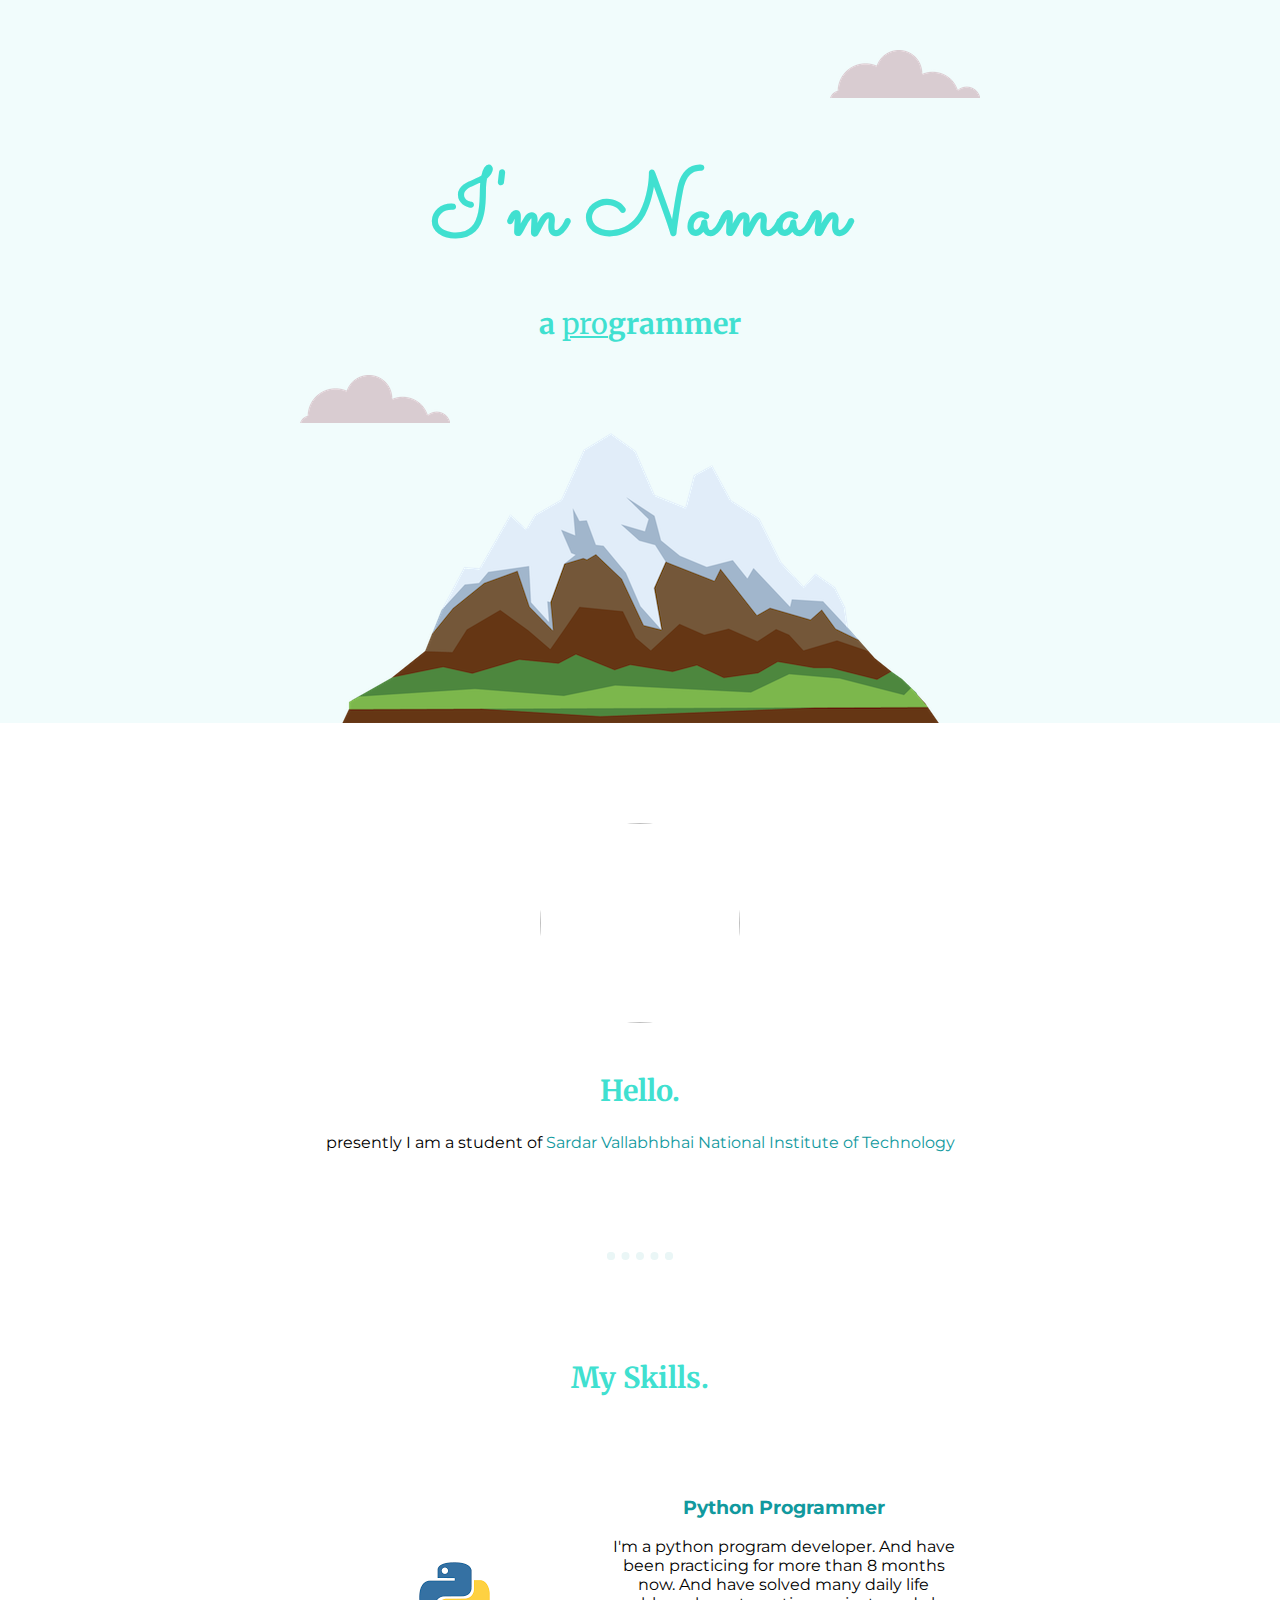
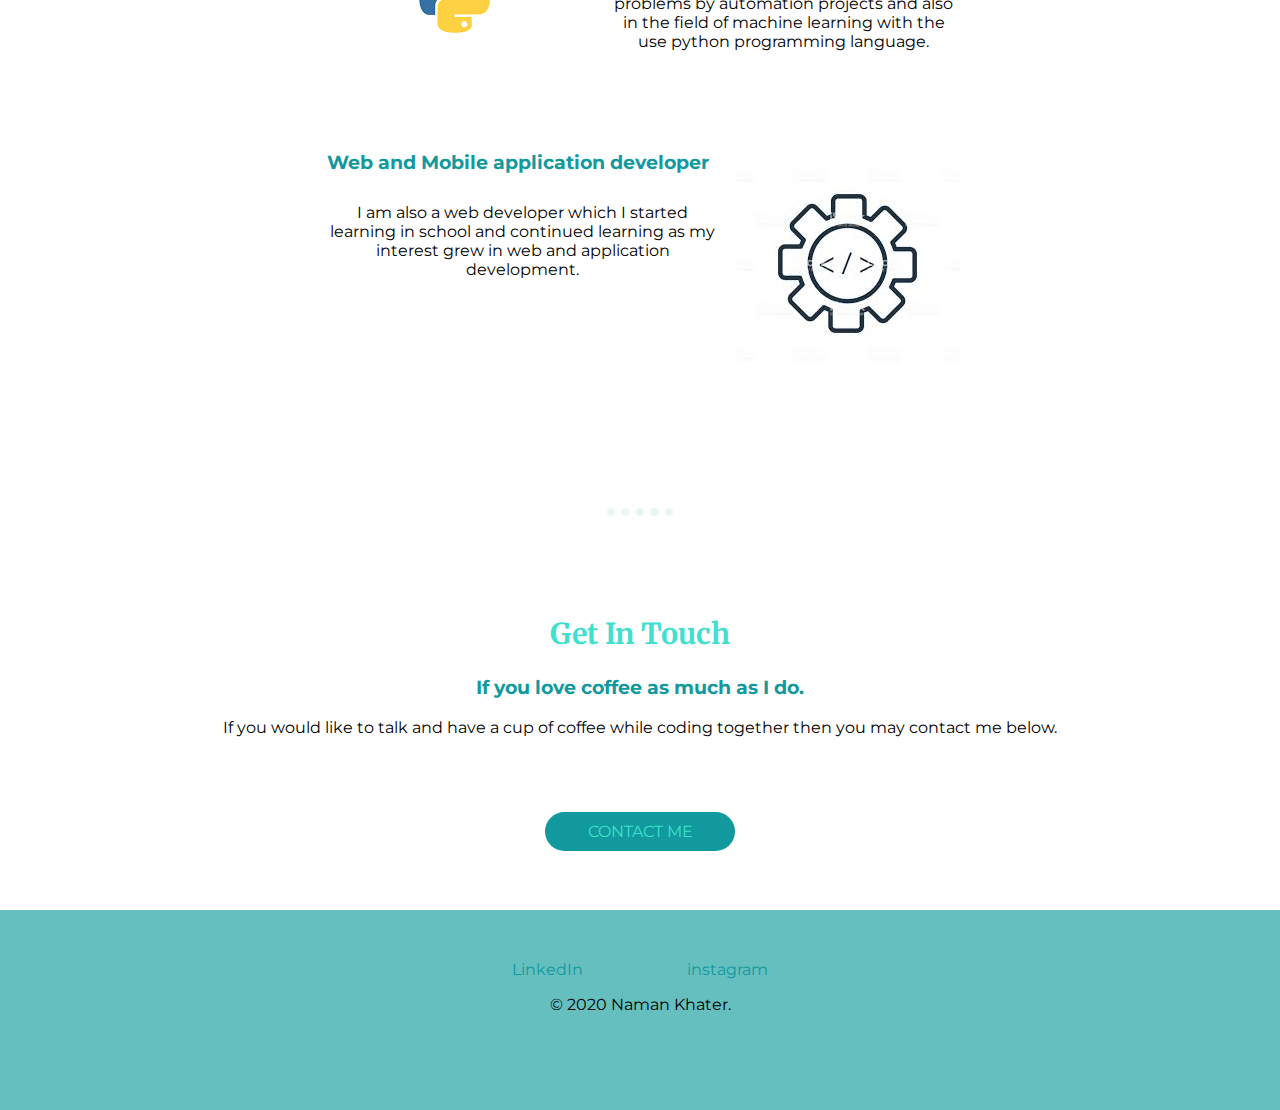
==== index.html @ af4bfe6a "Update index.html" ====
<html>
    <head>
        <title>
            Naman Khater
        </title>
        <meta charset="utf-8">
        <link rel="stylesheet" href="/styles.css">
        <link href="https://fonts.googleapis.com/css?family=Merriweather|Montserrat|Sacramento&display=swap" rel="stylesheet">
    </head>
    <body>
        <div class="header">
            <img id="top-cloud" src="cloud.png" alt="">
            <div class="text-align">
                <h1>I'm Naman</h1>
                <h2>a <u><span style="font-weight: normal;">pro</span></u>grammer</h2>
            </div>
            <div>
                <img id="bottom-cloud" src="cloud.png" alt="">
                <img src="mountain.png" alt="" id="mountain">
            </div>
        </div>
        <div class="middle-container">
            <div class="profile">
              <img class="photo" src="https://instagram.fstv4-1.fna.fbcdn.net/v/t51.2885-19/s320x320/84300553_186076816068877_7905631450026737664_n.jpg?_nc_ht=instagram.fstv4-1.fna.fbcdn.net&_nc_ohc=raqhIke2XxAAX-pWCId&oh=4c7a80b33cc10bc2e600e5ee8356702a&oe=5E82AB01" alt="">
              <h2 id="hello">Hello.</h2>
              <p>presently I am a student of <a href="https://www.google.com/search?q=svnit&oq=svnit&aqs=chrome..69i57j0l4j69i60l3.5466j0j4&sourceid=chrome&ie=UTF-8" id="svnit">Sardar Vallabhbhai National Institute of Technology</a></p>
            </div>
            <hr>
            <div class="skills">
              <h2>My Skills.</h2>
              <div class="skill-row">
                <img class="python-img" src="python.png" alt="">
                <h3>Python Programmer</h3>
                <p id="py">I'm a python program developer. And have been practicing for more than 8 months now. And have solved many daily life problems by automation projects and also in the field of machine learning with the use python programming language.</p>
              </div>
              <div class="skill-row">
                <img class="web" src="web.jfif" alt="">
                <h3>Web and Mobile application developer</h3>
                <p id="web">I am also a web developer which I started learning in school and continued learning as my interest grew in web and application development.</p>
              </div>
            </div>
            <br>
            <hr>
            <div class="contact-me">
              <h2>Get In Touch</h2>
              <h3>If you love coffee as much as I do.</h3>
              <p>If you would like to talk and have a cup of coffee while coding together then you may contact me below.</p>
              <a class="btn" href="mailto:naman22khater@email.com"><p id="button">CONTACT ME</p></a>
            </div>
        </div>
          
          
          <div class="bottom-container">
            <a class="footer-link" href="www.linkedin.com/in/naman-khater-90a74619a">LinkedIn</a>
            <a class="footer-link" href="https://instagram.com/namankhater">instagram</a>
            <br>
            <p>© 2020 Naman Khater.</p>
          </div>
    </body>
</html>
---- styles.css ----
body {
    background-color: white;
    margin: 0px;
    text-align: center;
}
.header{
    background-color:#f1fcfc;
    width: 100%;
    margin-top: 0px;
    position: relative;
    padding-top: 100px;
}
.middle-container {
    padding-top: 100px;
}
.bottom-container {
    padding-top: 50px;
    height: 150px;
    background-color:  #66BFBF;
}
#top-cloud {
    position: absolute;
    right: 300px;
    top: 50px;
}
#bottom-cloud {
    position: absolute;
    left: 300px;
    bottom: 300px;
}
.photo {
    border-radius: 100%;
    height: 200px;
}
body {
    font-family: 'Montserrat', serif;
}
h1 {
    font-family: 'sacramento', cursive;
    font-size: 5.625rem;
    color: #40e0d0;
    margin: 50px auto 0 auto;
}
h2 {
    font-family: 'Merriweather', sans-serif;
    font-size: 1.8rem;
    color: #40e0d0;
}
h3 {
    color: #11999E;
}
.text-align {
    text-align: center;
}
.skill-row {
    margin: 100px auto 100px auto;
    width: 50%;
}
.python-img {
    float: left;
    margin: 0px;
    margin-right: 20px;
}
.web {
    float: right;
    margin-left: 20px;
}
hr {
    color: #EAF6F6;
    margin: 100px auto;
    border-style: dotted;
    width: 50px;
    border-width: 8px;
    border-top: none;
}
.btn {
    
    height: 50px;
}
a {
    color: #11999E;
    padding: 50px;
    text-decoration: none;
}
#py {
    margin: auto;
}
#web {
    margin: auto auto auto 0;
    padding: 10px;
}
#svnit {
    padding: 0px;
}
#button {
    background-color: #11999E;
    margin: 40px auto;
    width: 150px;
    color: #40e0d0;
    border-radius: 25px;
    padding: 10px 20px 10px 20px;
}
#button:hover {
    background-color: #66BFBF;
}
#hello {
    margin-top: 50px;
}
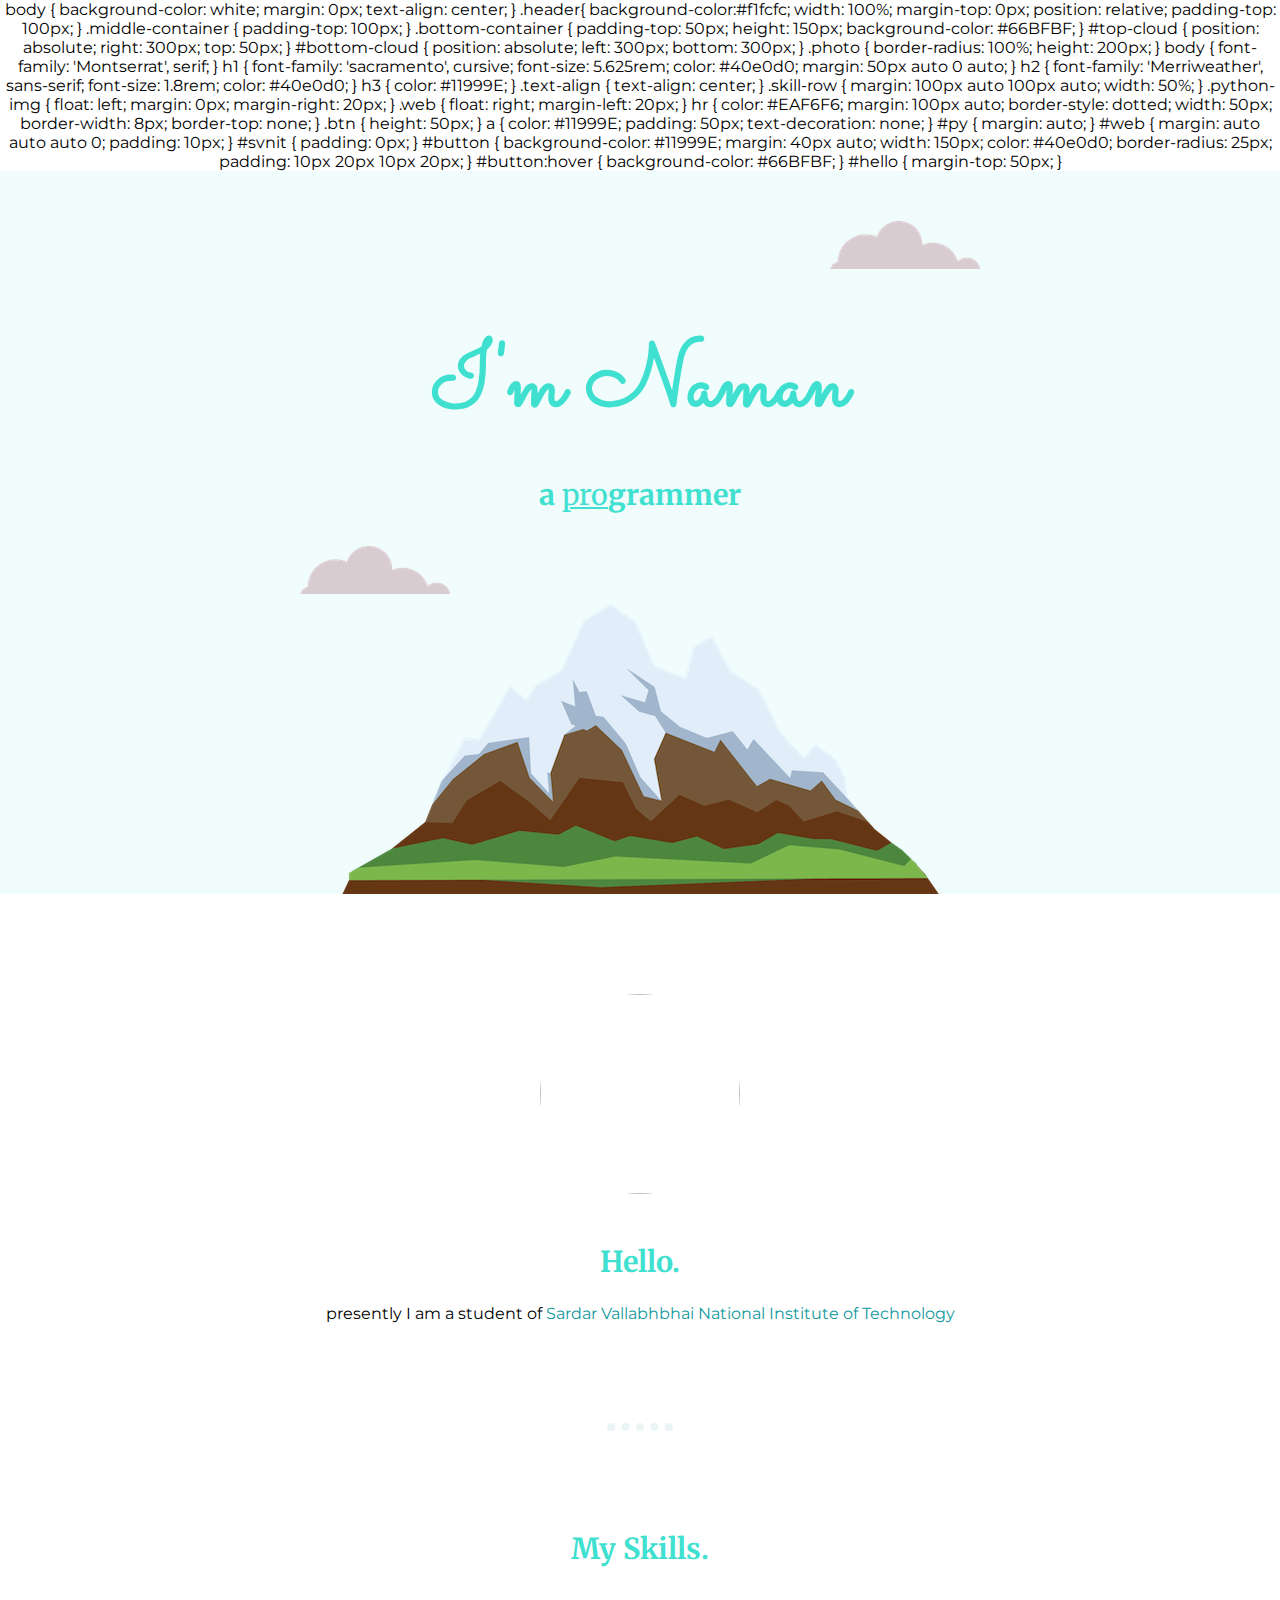
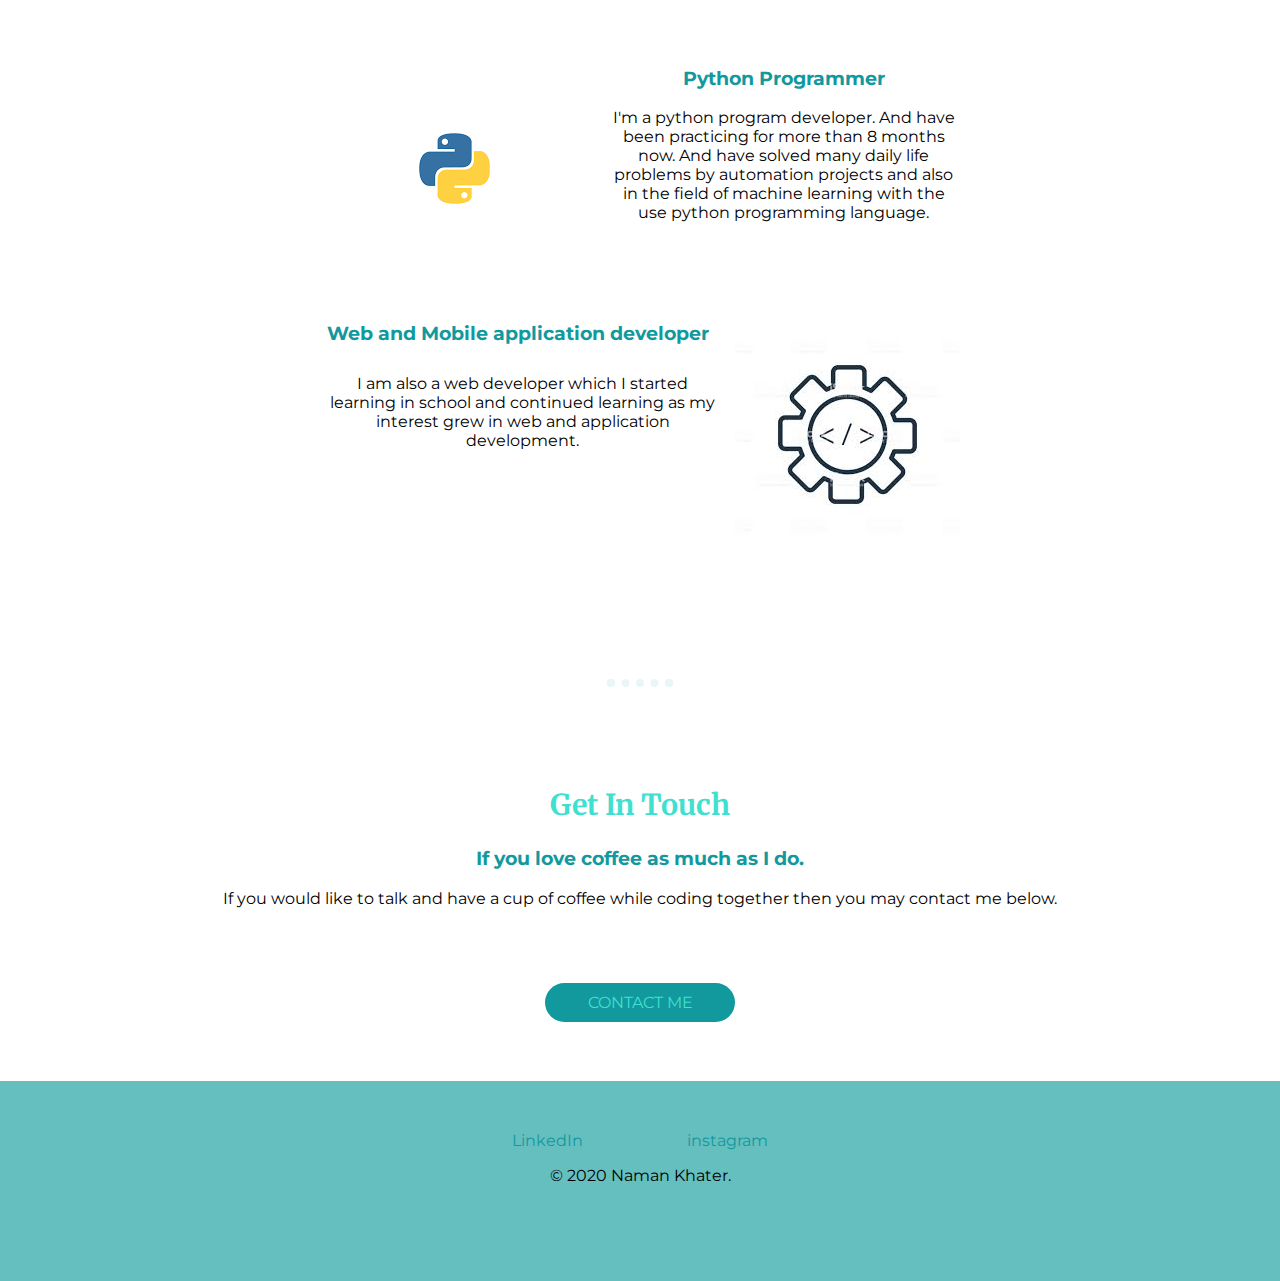
==== commit adc0b19b: "internal css" ====
--- a/index.html
+++ b/index.html
@@ -5,6 +5,116 @@
         </title>
         <meta charset="utf-8">
         <link rel="stylesheet" href="/styles.css">
+        <styles>
+            body {
+    background-color: white;
+    margin: 0px;
+    text-align: center;
+}
+.header{
+    background-color:#f1fcfc;
+    width: 100%;
+    margin-top: 0px;
+    position: relative;
+    padding-top: 100px;
+}
+.middle-container {
+    padding-top: 100px;
+}
+.bottom-container {
+    padding-top: 50px;
+    height: 150px;
+    background-color:  #66BFBF;
+}
+#top-cloud {
+    position: absolute;
+    right: 300px;
+    top: 50px;
+}
+#bottom-cloud {
+    position: absolute;
+    left: 300px;
+    bottom: 300px;
+}
+.photo {
+    border-radius: 100%;
+    height: 200px;
+}
+body {
+    font-family: 'Montserrat', serif;
+}
+h1 {
+    font-family: 'sacramento', cursive;
+    font-size: 5.625rem;
+    color: #40e0d0;
+    margin: 50px auto 0 auto;
+}
+h2 {
+    font-family: 'Merriweather', sans-serif;
+    font-size: 1.8rem;
+    color: #40e0d0;
+}
+h3 {
+    color: #11999E;
+}
+.text-align {
+    text-align: center;
+}
+.skill-row {
+    margin: 100px auto 100px auto;
+    width: 50%;
+}
+.python-img {
+    float: left;
+    margin: 0px;
+    margin-right: 20px;
+}
+.web {
+    float: right;
+    margin-left: 20px;
+}
+hr {
+    color: #EAF6F6;
+    margin: 100px auto;
+    border-style: dotted;
+    width: 50px;
+    border-width: 8px;
+    border-top: none;
+}
+.btn {
+    
+    height: 50px;
+}
+a {
+    color: #11999E;
+    padding: 50px;
+    text-decoration: none;
+}
+#py {
+    margin: auto;
+}
+#web {
+    margin: auto auto auto 0;
+    padding: 10px;
+}
+#svnit {
+    padding: 0px;
+}
+#button {
+    background-color: #11999E;
+    margin: 40px auto;
+    width: 150px;
+    color: #40e0d0;
+    border-radius: 25px;
+    padding: 10px 20px 10px 20px;
+}
+#button:hover {
+    background-color: #66BFBF;
+}
+#hello {
+    margin-top: 50px;
+}
+        </styles>
         <link href="https://fonts.googleapis.com/css?family=Merriweather|Montserrat|Sacramento&display=swap" rel="stylesheet">
     </head>
     <body>
@@ -51,7 +161,7 @@
           
           
           <div class="bottom-container">
-            <a class="footer-link" href="www.linkedin.com/in/naman-khater-90a74619a">LinkedIn</a>
+            <a class="footer-link" href="https://linkedin.com/in/naman-khater-90a74619a">LinkedIn</a>
             <a class="footer-link" href="https://instagram.com/namankhater">instagram</a>
             <br>
             <p>© 2020 Naman Khater.</p>
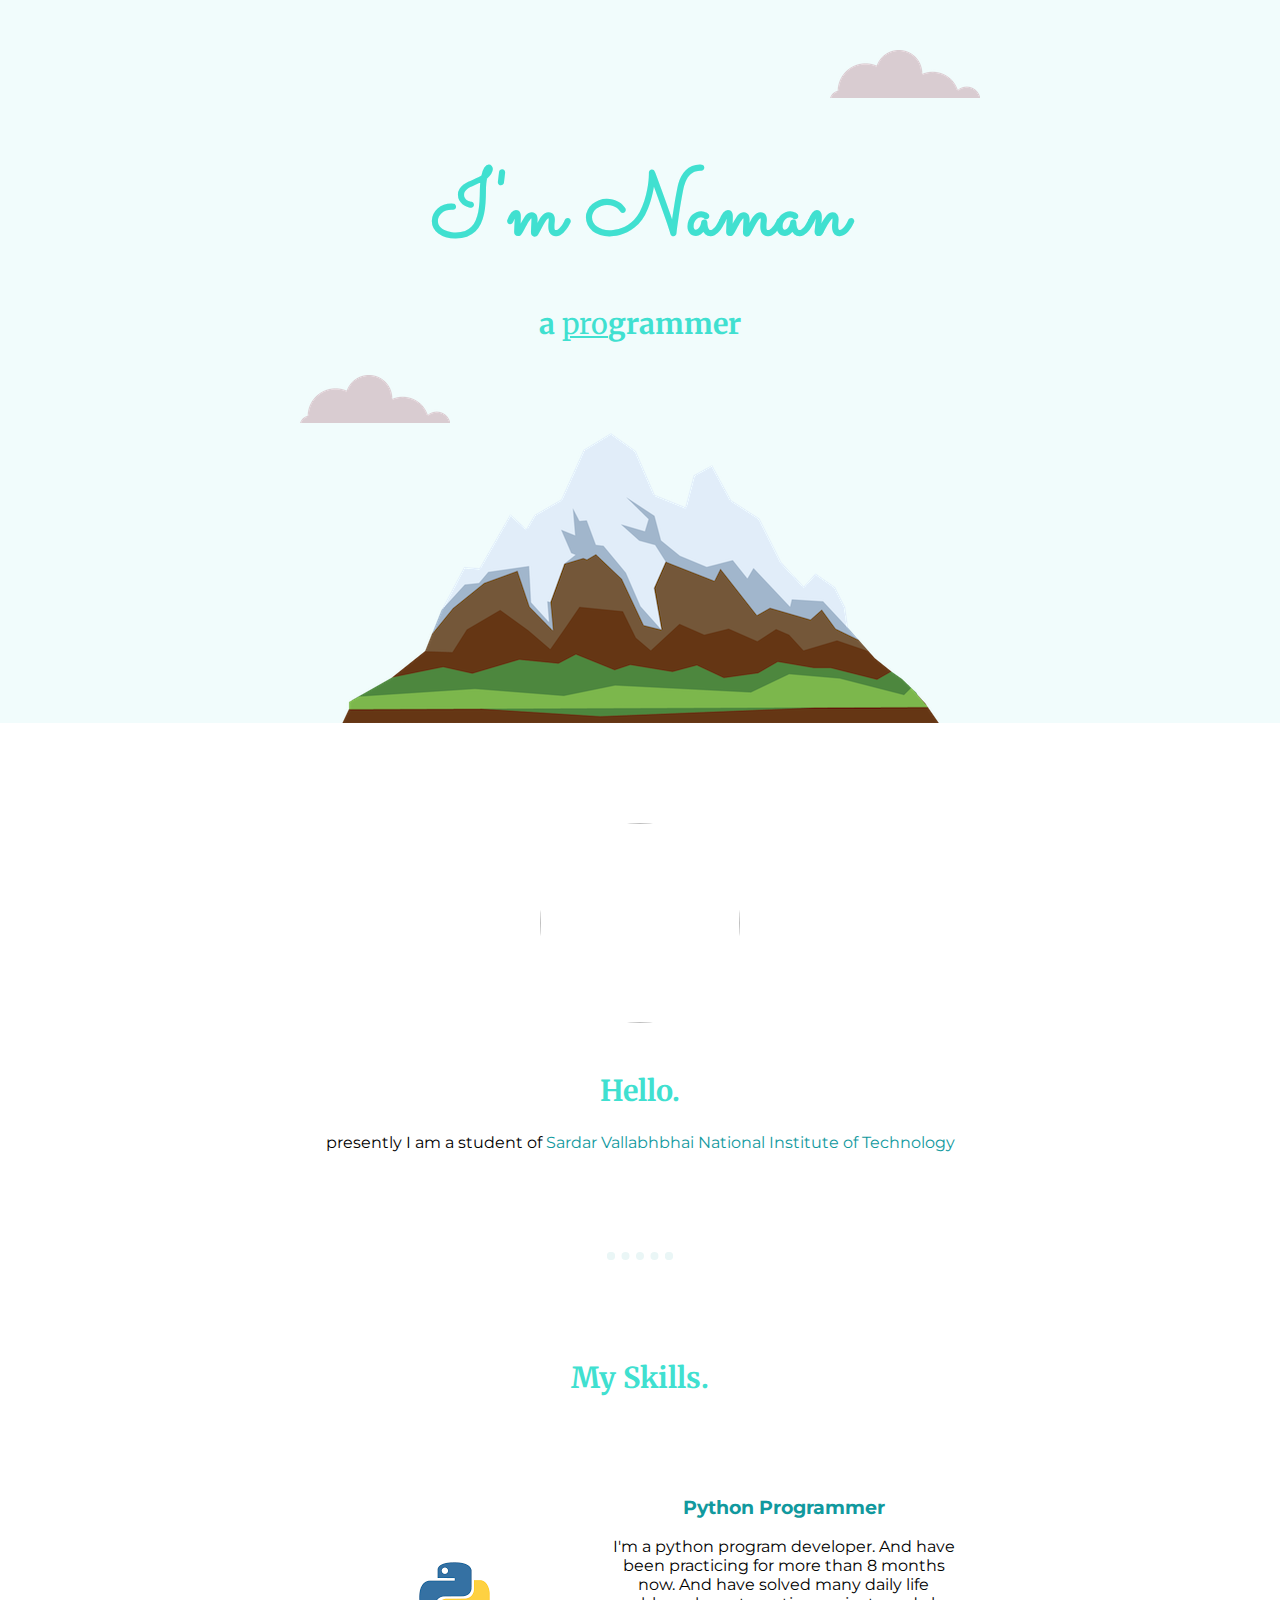
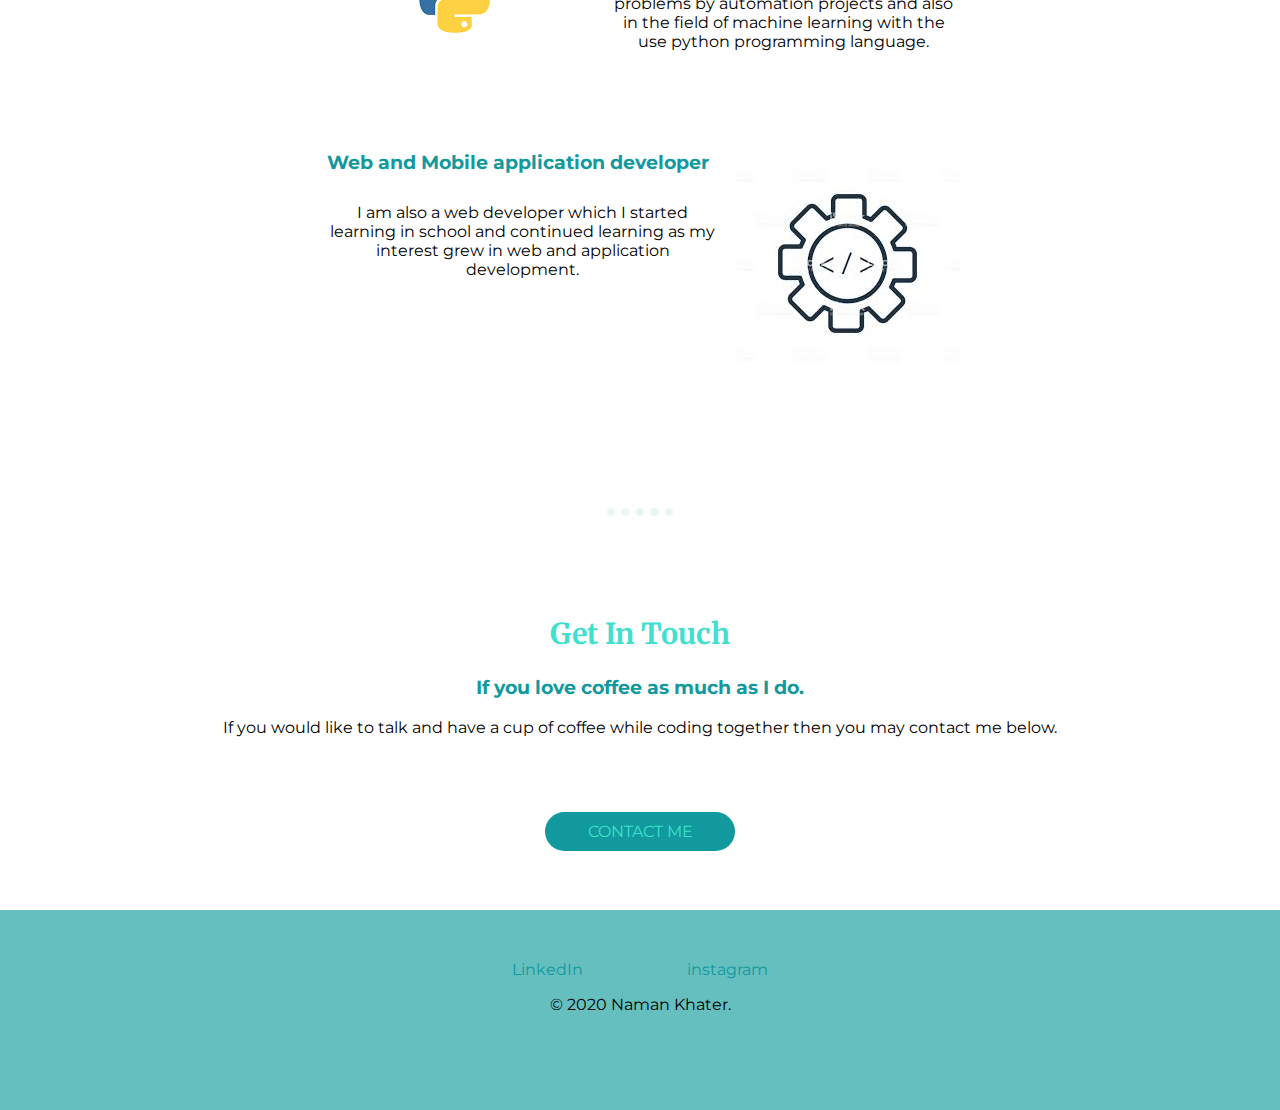
==== commit e746dd6c: "internal css" ====
--- a/index.html
+++ b/index.html
@@ -5,7 +5,7 @@
         </title>
         <meta charset="utf-8">
         <link rel="stylesheet" href="/styles.css">
-        <styles>
+        <style>
             body {
     background-color: white;
     margin: 0px;
@@ -114,7 +114,7 @@
 #hello {
     margin-top: 50px;
 }
-        </styles>
+        </style>
         <link href="https://fonts.googleapis.com/css?family=Merriweather|Montserrat|Sacramento&display=swap" rel="stylesheet">
     </head>
     <body>
